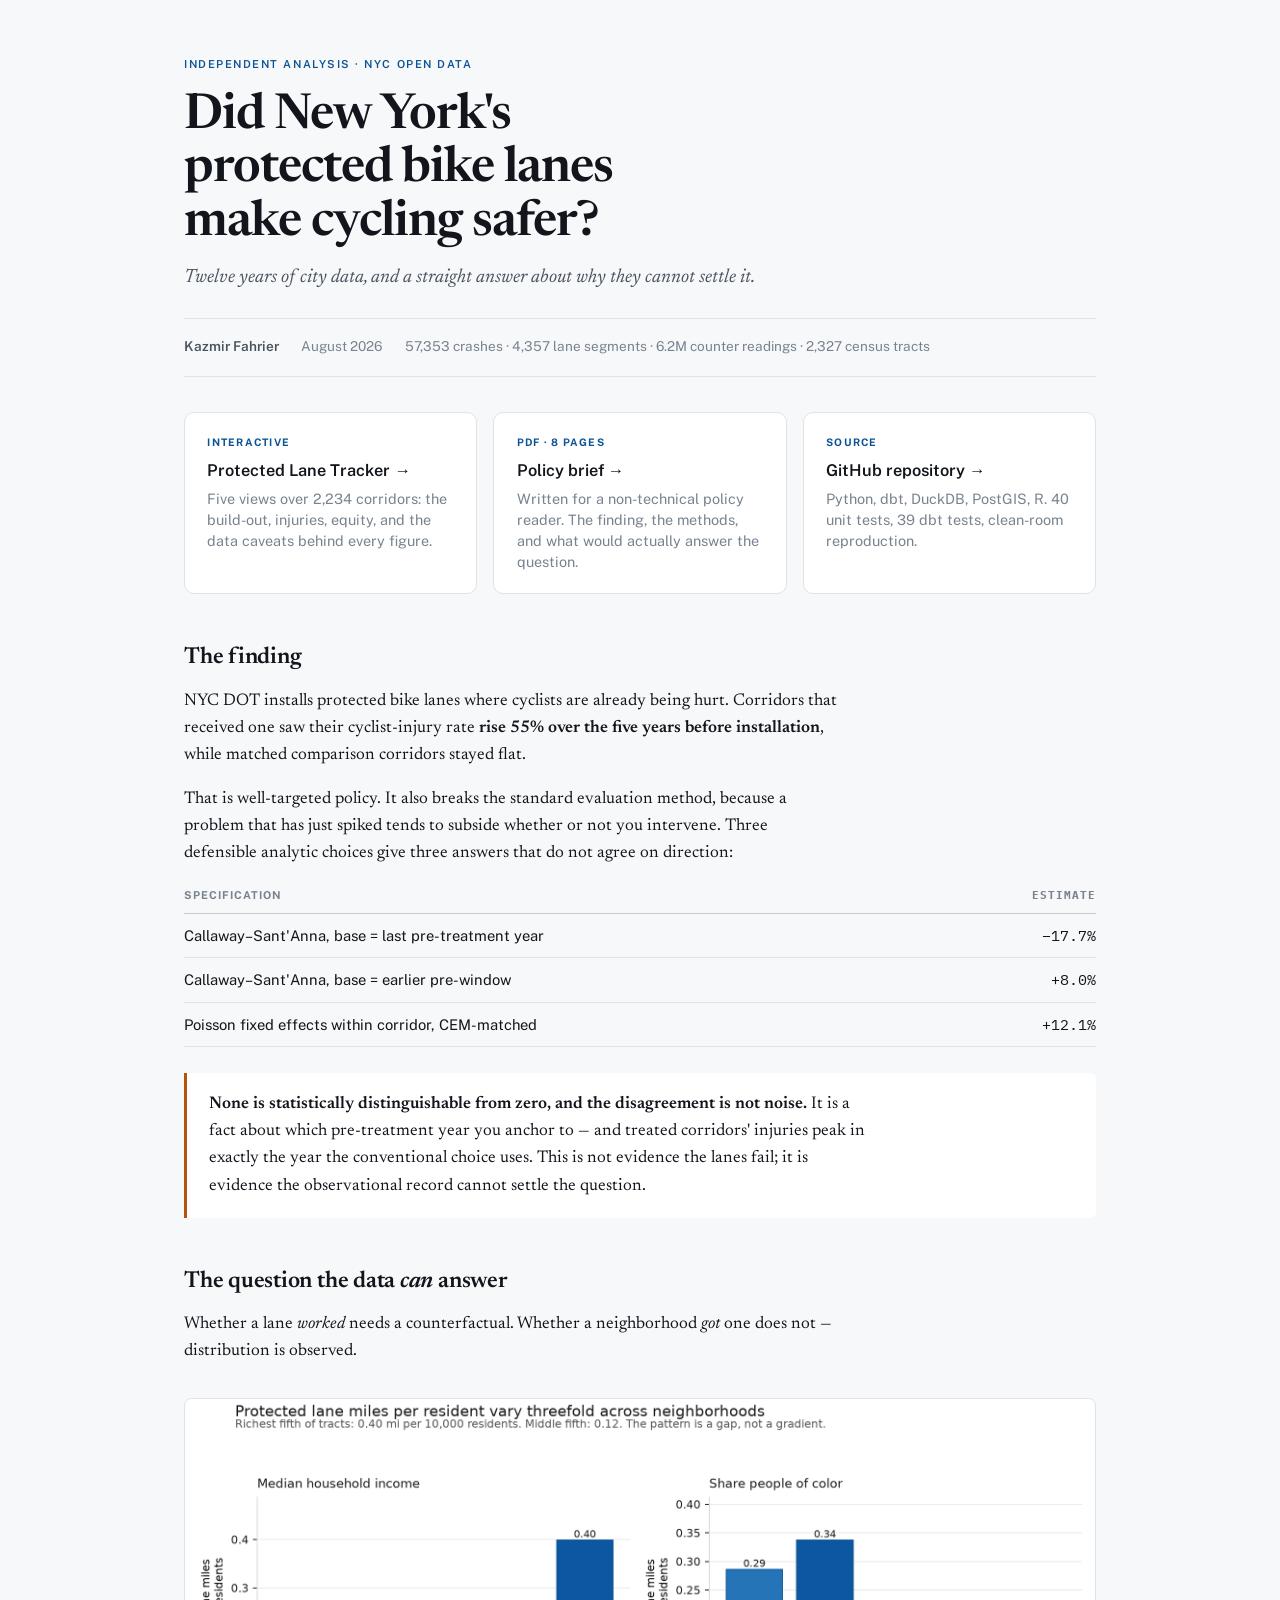
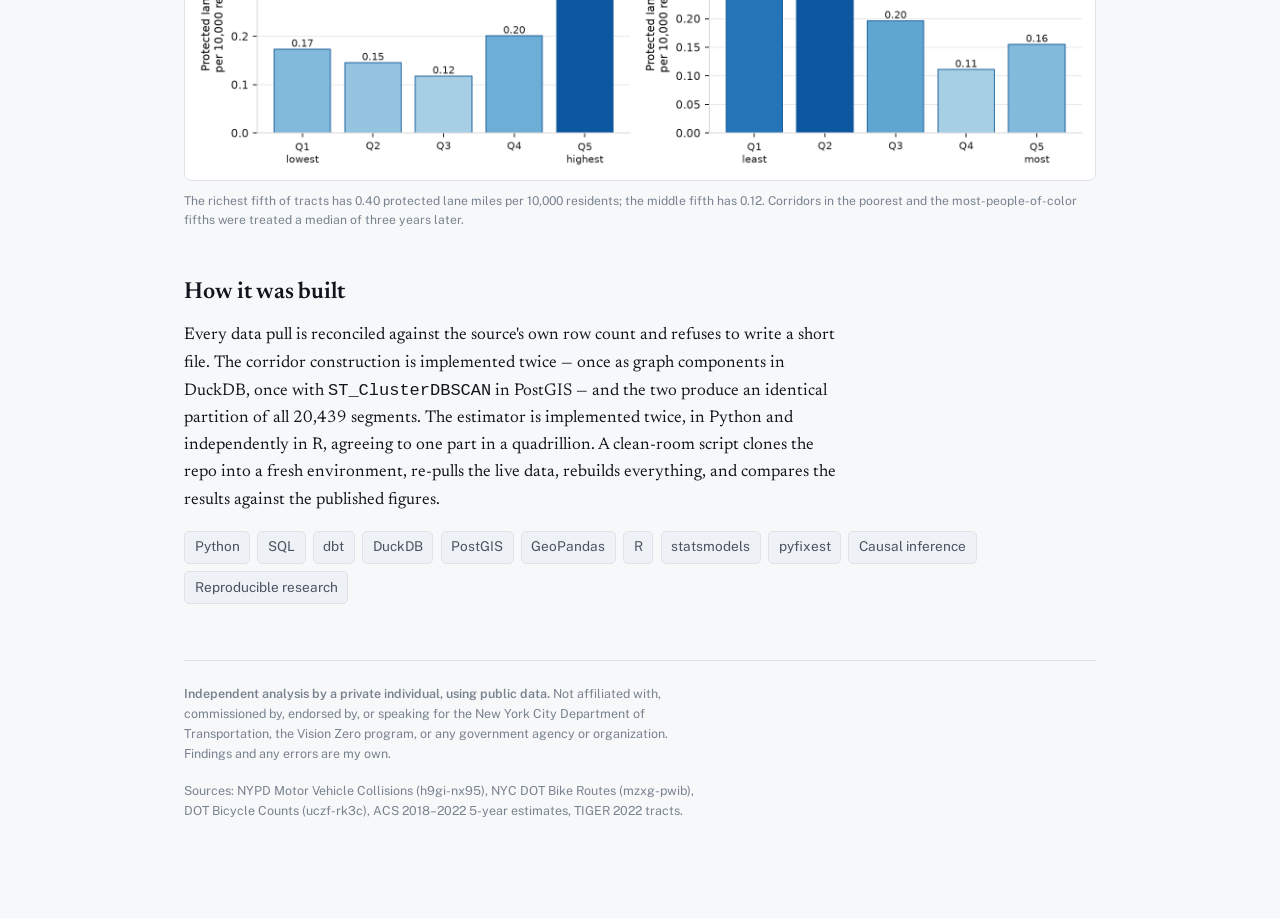
==== docs/index.html @ 3b3d2ac0 "Add unit tests and CI; fix README contradictions and method wording Acting on a code review. Five de" ====
<!doctype html>
<html lang="en">
<head>
<meta charset="utf-8">
<meta name="viewport" content="width=device-width,initial-scale=1">
<title>Did NYC's Protected Bike Lanes Work? — Kazmir Fahrier</title>
<meta name="description" content="An independent analysis of 57,353 cyclist-injury crashes, NYC DOT bike infrastructure, ridership counters and Census demographics — and why the safety question cannot be cleanly answered.">
<link rel="preconnect" href="https://fonts.googleapis.com">
<link rel="preconnect" href="https://fonts.gstatic.com" crossorigin>
<link rel="stylesheet" href="https://fonts.googleapis.com/css2?family=Newsreader:ital,opsz,wght@0,6..72,300..700;1,6..72,300..600&family=Public+Sans:wght@400;500;600;700&family=IBM+Plex+Mono:wght@400;500&display=swap">
<style>
:root{
  --ground:#f7f8fa;--surface:#fff;--surface-2:#eef1f5;
  --ink:#12161c;--ink-2:#4a5460;--ink-3:#78838f;
  --rule:#dfe3e8;--rule-2:#c3cad3;
  --accent:#0b5394;--accent-soft:#e8eef6;--warn:#b45309;
  --serif:"Newsreader",Georgia,serif;
  --sans:"Public Sans",-apple-system,BlinkMacSystemFont,"Segoe UI",sans-serif;
  --mono:"IBM Plex Mono",ui-monospace,Menlo,monospace;
}
@media (prefers-color-scheme:dark){:root{
  --ground:#0f131a;--surface:#161c25;--surface-2:#1c2430;
  --ink:#e9edf2;--ink-2:#a4afbb;--ink-3:#7d8794;
  --rule:#262e39;--rule-2:#39434f;
  --accent:#6ea9e6;--accent-soft:#152538;--warn:#dda23f;
}}
*,*::before,*::after{box-sizing:border-box}
body{margin:0;background:var(--ground);color:var(--ink);font-family:var(--serif);
     font-size:17px;line-height:1.6;-webkit-font-smoothing:antialiased}
.wrap{max-width:60rem;margin:0 auto;padding:0 1.5rem 5rem}
.eyebrow{font-family:var(--sans);font-size:.6875rem;font-weight:600;letter-spacing:.14em;
         text-transform:uppercase;color:var(--accent);margin:3.5rem 0 1rem}
h1{font-weight:600;font-size:clamp(2rem,5vw,3.1rem);line-height:1.08;letter-spacing:-.02em;
   margin:0 0 .8rem;text-wrap:balance;max-width:20ch}
.stand{font-size:1.2rem;color:var(--ink-2);font-style:italic;margin:0 0 1.5rem;max-width:52ch}
.byline{font-family:var(--sans);font-size:.85rem;color:var(--ink-3);
        padding:1.1rem 0;border-top:1px solid var(--rule);border-bottom:1px solid var(--rule);
        display:flex;flex-wrap:wrap;gap:.4rem 1.4rem}
.byline strong{color:var(--ink-2);font-weight:600}

.cards{display:grid;grid-template-columns:repeat(auto-fit,minmax(250px,1fr));gap:1rem;
       margin:2.2rem 0 2.8rem}
a.card{display:flex;flex-direction:column;gap:.4rem;text-decoration:none;color:inherit;
       background:var(--surface);border:1px solid var(--rule);border-radius:10px;
       padding:1.3rem 1.4rem;transition:border-color .15s,transform .15s}
a.card:hover{border-color:var(--accent);transform:translateY(-2px)}
a.card:focus-visible{outline:2px solid var(--accent);outline-offset:2px}
.card__k{font-family:var(--sans);font-size:.65rem;font-weight:700;letter-spacing:.12em;
         text-transform:uppercase;color:var(--accent)}
.card__t{font-family:var(--sans);font-weight:600;font-size:1.02rem}
.card__d{font-size:.9rem;color:var(--ink-3);line-height:1.45;font-family:var(--sans)}

h2{font-size:1.45rem;font-weight:600;margin:2.8rem 0 .7rem;letter-spacing:-.01em}
p{margin:0 0 1.05rem;max-width:66ch}
strong{font-weight:600}
.finding{background:var(--surface);border-left:3px solid var(--warn);padding:1.15rem 1.4rem;
         border-radius:0 6px 6px 0;margin:1.6rem 0}
.finding p:last-child{margin-bottom:0}
table{border-collapse:collapse;width:100%;font-size:.92rem;margin:1.2rem 0 1.6rem;
      font-family:var(--sans)}
th{text-align:left;font-size:.68rem;font-weight:700;letter-spacing:.09em;text-transform:uppercase;
   color:var(--ink-3);padding:0 1rem .55rem 0;border-bottom:1px solid var(--rule-2)}
td{padding:.62rem 1rem .62rem 0;border-bottom:1px solid var(--rule)}
td:last-child,th:last-child{text-align:right;padding-right:0;
   font-family:var(--mono);font-variant-numeric:tabular-nums}
figure{margin:2rem 0}
figure img{width:100%;height:auto;border:1px solid var(--rule);border-radius:8px;display:block}
figcaption{font-family:var(--sans);font-size:.76rem;color:var(--ink-3);margin-top:.6rem}
.stack{font-family:var(--sans);font-size:.85rem;color:var(--ink-2);display:flex;
       flex-wrap:wrap;gap:.45rem;margin:1rem 0 0;padding:0;list-style:none}
.stack li{background:var(--surface-2);border:1px solid var(--rule);border-radius:5px;
          padding:.3rem .6rem}
footer{margin-top:3.5rem;padding-top:1.4rem;border-top:1px solid var(--rule);
       font-family:var(--sans);font-size:.78rem;color:var(--ink-3);line-height:1.6}
a{color:var(--accent)}
</style>
</head>
<body>
<div class="wrap">

<p class="eyebrow">Independent analysis · NYC open data</p>
<h1>Did New York's protected bike lanes make cycling safer?</h1>
<p class="stand">Twelve years of city data, and a straight answer about why they cannot
settle it.</p>
<div class="byline">
  <span><strong>Kazmir Fahrier</strong></span>
  <span>August 2026</span>
  <span>57,353 crashes · 4,357 lane segments · 6.2M counter readings · 2,327 census tracts</span>
</div>

<div class="cards">
  <a class="card" href="dashboard/dashboard.html">
    <span class="card__k">Interactive</span>
    <span class="card__t">Protected Lane Tracker →</span>
    <span class="card__d">Five views over 2,234 corridors: the build-out, injuries, equity,
      and the data caveats behind every figure.</span>
  </a>
  <a class="card" href="brief/protected-bike-lanes-brief.pdf">
    <span class="card__k">PDF · 8 pages</span>
    <span class="card__t">Policy brief →</span>
    <span class="card__d">Written for a non-technical policy reader. The finding, the
      methods, and what would actually answer the question.</span>
  </a>
  <a class="card" href="https://github.com/KazmirFahrier/nyc-bike-lane-safety">
    <span class="card__k">Source</span>
    <span class="card__t">GitHub repository →</span>
    <span class="card__d">Python, dbt, DuckDB, PostGIS, R. 40 unit tests, 39 dbt tests,
      clean-room reproduction.</span>
  </a>
</div>

<h2>The finding</h2>

<p>NYC DOT installs protected bike lanes where cyclists are already being hurt. Corridors
that received one saw their cyclist-injury rate <strong>rise 55% over the five years
before installation</strong>, while matched comparison corridors stayed flat.</p>

<p>That is well-targeted policy. It also breaks the standard evaluation method, because a
problem that has just spiked tends to subside whether or not you intervene. Three
defensible analytic choices give three answers that do not agree on direction:</p>

<table>
<thead><tr><th>Specification</th><th>Estimate</th></tr></thead>
<tbody>
<tr><td>Callaway–Sant'Anna, base = last pre-treatment year</td><td>−17.7%</td></tr>
<tr><td>Callaway–Sant'Anna, base = earlier pre-window</td><td>+8.0%</td></tr>
<tr><td>Poisson fixed effects within corridor, CEM-matched</td><td>+12.1%</td></tr>
</tbody>
</table>

<div class="finding">
<p><strong>None is statistically distinguishable from zero, and the disagreement is not
noise.</strong> It is a fact about which pre-treatment year you anchor to — and treated
corridors' injuries peak in exactly the year the conventional choice uses. This is not
evidence the lanes fail; it is evidence the observational record cannot settle the
question.</p>
</div>

<h2>The question the data <em>can</em> answer</h2>

<p>Whether a lane <em>worked</em> needs a counterfactual. Whether a neighborhood
<em>got</em> one does not — distribution is observed.</p>

<figure>
  <img src="assets/equity.png" alt="Protected lane miles per 10,000 residents by census tract quintile, for median household income and share people of color.">
  <figcaption>The richest fifth of tracts has 0.40 protected lane miles per 10,000
    residents; the middle fifth has 0.12. Corridors in the poorest and the
    most-people-of-color fifths were treated a median of three years later.</figcaption>
</figure>

<h2>How it was built</h2>

<p>Every data pull is reconciled against the source's own row count and refuses to write a
short file. The corridor construction is implemented twice — once as graph components in
DuckDB, once with <code>ST_ClusterDBSCAN</code> in PostGIS — and the two produce an
identical partition of all 20,439 segments. The estimator is implemented twice, in Python
and independently in R, agreeing to one part in a quadrillion. A clean-room script clones
the repo into a fresh environment, re-pulls the live data, rebuilds everything, and
compares the results against the published figures.</p>

<ul class="stack">
  <li>Python</li><li>SQL</li><li>dbt</li><li>DuckDB</li><li>PostGIS</li><li>GeoPandas</li>
  <li>R</li><li>statsmodels</li><li>pyfixest</li><li>Causal inference</li>
  <li>Reproducible research</li>
</ul>

<footer>
<p><strong>Independent analysis by a private individual, using public data.</strong> Not
affiliated with, commissioned by, endorsed by, or speaking for the New York City Department
of Transportation, the Vision Zero program, or any government agency or organization.
Findings and any errors are my own.</p>
<p>Sources: NYPD Motor Vehicle Collisions (h9gi-nx95), NYC DOT Bike Routes (mzxg-pwib),
DOT Bicycle Counts (uczf-rk3c), ACS 2018–2022 5-year estimates, TIGER 2022 tracts.</p>
</footer>

</div>
</body>
</html>
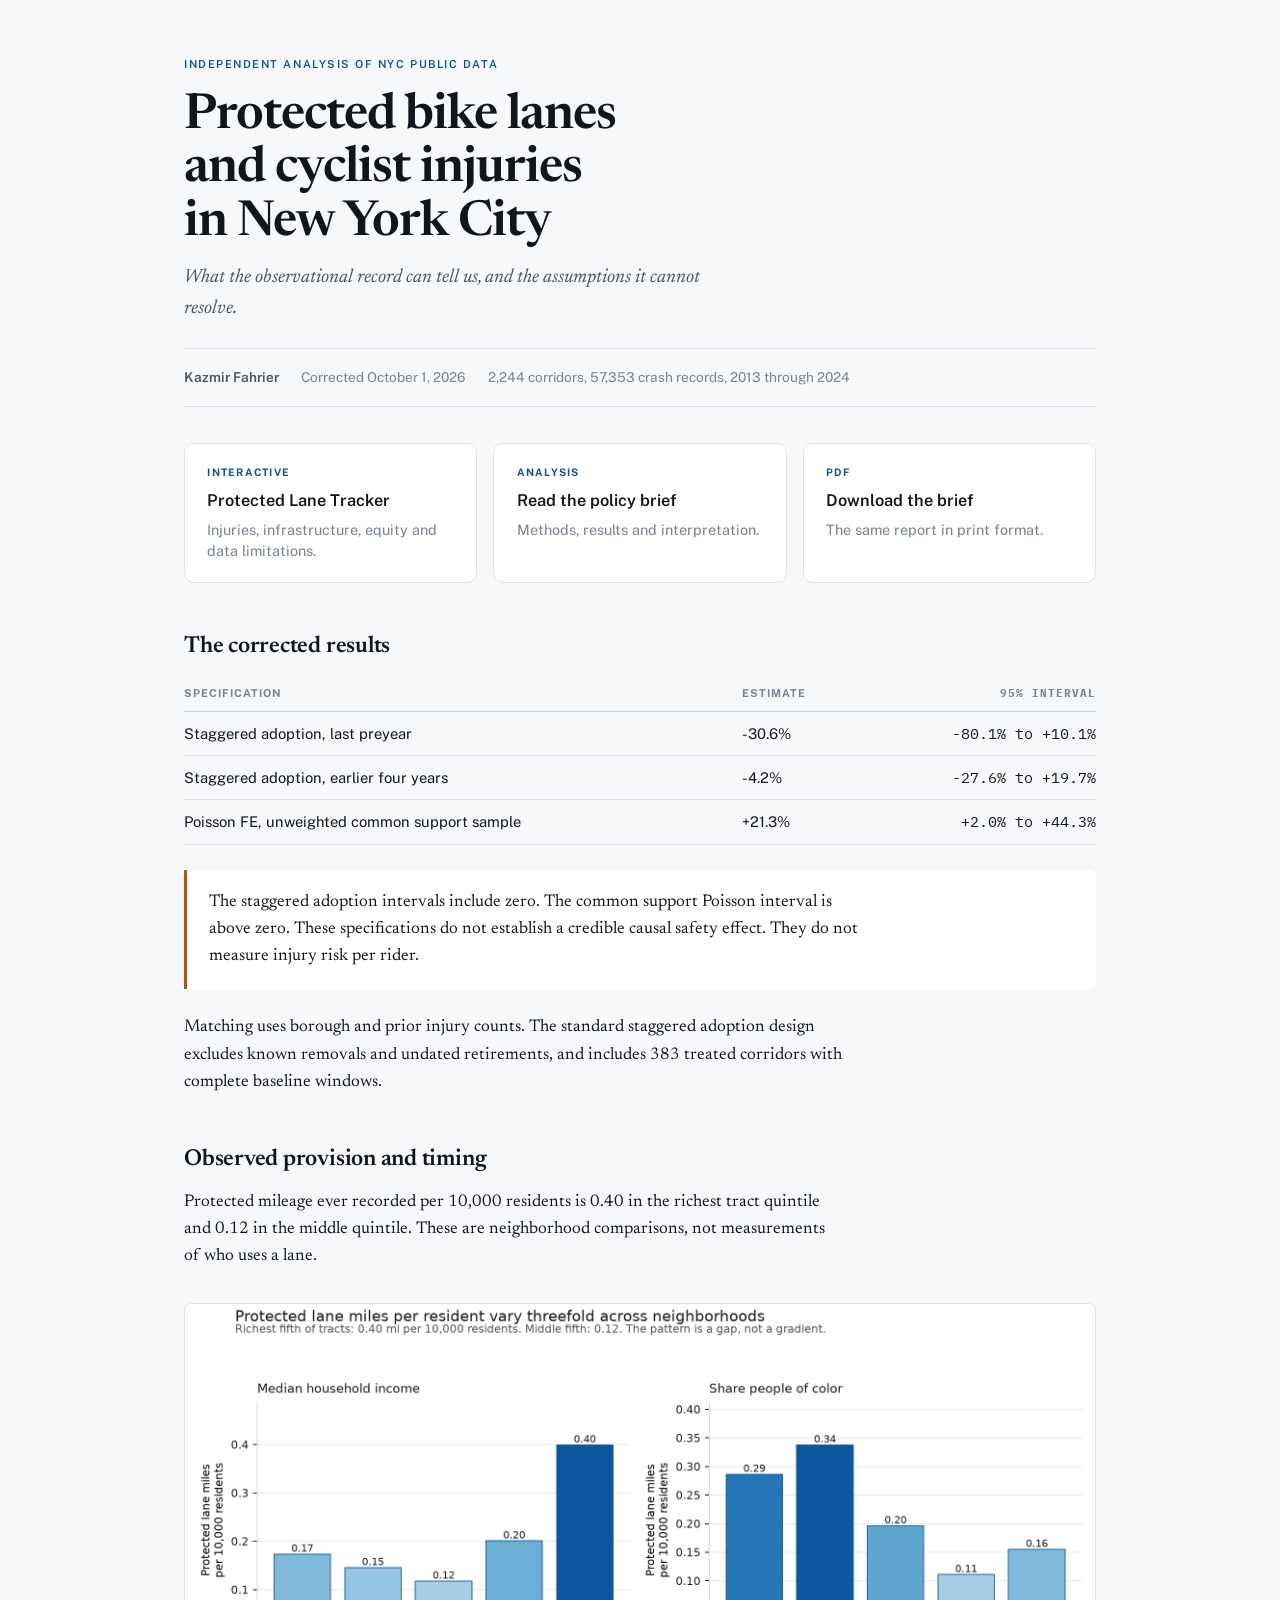
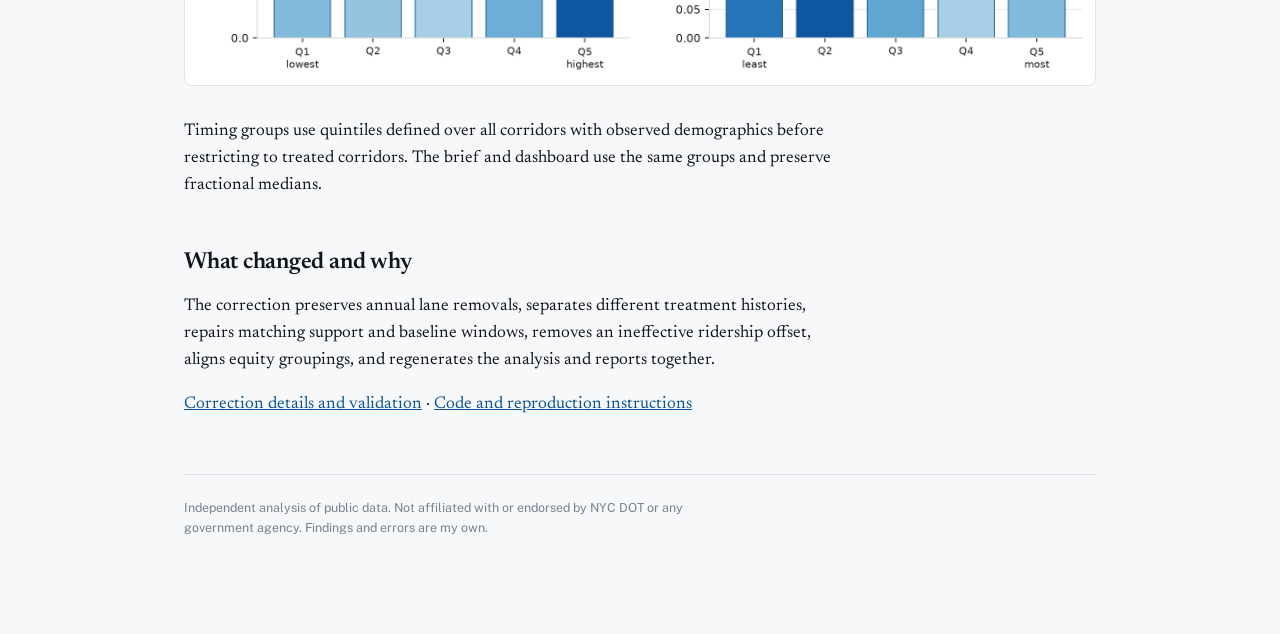
==== commit 2a610b1d: "Correct treatment histories, matching, and published analysis Preserve annual removals and complete " ====
--- a/docs/index.html
+++ b/docs/index.html
@@ -75,104 +75,28 @@
 a{color:var(--accent)}
 </style>
 </head>
-<body>
-<div class="wrap">
-
-<p class="eyebrow">Independent analysis · NYC open data</p>
-<h1>Did New York's protected bike lanes make cycling safer?</h1>
-<p class="stand">Twelve years of city data, and a straight answer about why they cannot
-settle it.</p>
-<div class="byline">
-  <span><strong>Kazmir Fahrier</strong></span>
-  <span>August 2026</span>
-  <span>57,353 crashes · 4,357 lane segments · 6.2M counter readings · 2,327 census tracts</span>
+<body><main class="wrap">
+<p class="eyebrow">Independent analysis of NYC public data</p>
+<h1>Protected bike lanes and cyclist injuries in New York City</h1>
+<p class="stand">What the observational record can tell us, and the assumptions it cannot resolve.</p>
+<div class="byline"><strong>Kazmir Fahrier</strong><span>Corrected October 1, 2026</span>
+<span>2,244 corridors, 57,353 crash records, 2013 through 2024</span></div>
+<div class="cards">
+<a class="card" href="dashboard/dashboard.html"><span class="card__k">Interactive</span><span class="card__t">Protected Lane Tracker</span><span class="card__d">Injuries, infrastructure, equity and data limitations.</span></a>
+<a class="card" href="brief/brief_web.html"><span class="card__k">Analysis</span><span class="card__t">Read the policy brief</span><span class="card__d">Methods, results and interpretation.</span></a>
+<a class="card" href="brief/protected-bike-lanes-brief.pdf"><span class="card__k">PDF</span><span class="card__t">Download the brief</span><span class="card__d">The same report in print format.</span></a>
 </div>
-
-<div class="cards">
-  <a class="card" href="dashboard/dashboard.html">
-    <span class="card__k">Interactive</span>
-    <span class="card__t">Protected Lane Tracker →</span>
-    <span class="card__d">Five views over 2,234 corridors: the build-out, injuries, equity,
-      and the data caveats behind every figure.</span>
-  </a>
-  <a class="card" href="brief/protected-bike-lanes-brief.pdf">
-    <span class="card__k">PDF · 8 pages</span>
-    <span class="card__t">Policy brief →</span>
-    <span class="card__d">Written for a non-technical policy reader. The finding, the
-      methods, and what would actually answer the question.</span>
-  </a>
-  <a class="card" href="https://github.com/KazmirFahrier/nyc-bike-lane-safety">
-    <span class="card__k">Source</span>
-    <span class="card__t">GitHub repository →</span>
-    <span class="card__d">Python, dbt, DuckDB, PostGIS, R. 40 unit tests, 39 dbt tests,
-      clean-room reproduction.</span>
-  </a>
-</div>
-
-<h2>The finding</h2>
-
-<p>NYC DOT installs protected bike lanes where cyclists are already being hurt. Corridors
-that received one saw their cyclist-injury rate <strong>rise 55% over the five years
-before installation</strong>, while matched comparison corridors stayed flat.</p>
-
-<p>That is well-targeted policy. It also breaks the standard evaluation method, because a
-problem that has just spiked tends to subside whether or not you intervene. Three
-defensible analytic choices give three answers that do not agree on direction:</p>
-
-<table>
-<thead><tr><th>Specification</th><th>Estimate</th></tr></thead>
-<tbody>
-<tr><td>Callaway–Sant'Anna, base = last pre-treatment year</td><td>−17.7%</td></tr>
-<tr><td>Callaway–Sant'Anna, base = earlier pre-window</td><td>+8.0%</td></tr>
-<tr><td>Poisson fixed effects within corridor, CEM-matched</td><td>+12.1%</td></tr>
-</tbody>
-</table>
-
-<div class="finding">
-<p><strong>None is statistically distinguishable from zero, and the disagreement is not
-noise.</strong> It is a fact about which pre-treatment year you anchor to — and treated
-corridors' injuries peak in exactly the year the conventional choice uses. This is not
-evidence the lanes fail; it is evidence the observational record cannot settle the
-question.</p>
-</div>
-
-<h2>The question the data <em>can</em> answer</h2>
-
-<p>Whether a lane <em>worked</em> needs a counterfactual. Whether a neighborhood
-<em>got</em> one does not — distribution is observed.</p>
-
-<figure>
-  <img src="assets/equity.png" alt="Protected lane miles per 10,000 residents by census tract quintile, for median household income and share people of color.">
-  <figcaption>The richest fifth of tracts has 0.40 protected lane miles per 10,000
-    residents; the middle fifth has 0.12. Corridors in the poorest and the
-    most-people-of-color fifths were treated a median of three years later.</figcaption>
-</figure>
-
-<h2>How it was built</h2>
-
-<p>Every data pull is reconciled against the source's own row count and refuses to write a
-short file. The corridor construction is implemented twice — once as graph components in
-DuckDB, once with <code>ST_ClusterDBSCAN</code> in PostGIS — and the two produce an
-identical partition of all 20,439 segments. The estimator is implemented twice, in Python
-and independently in R, agreeing to one part in a quadrillion. A clean-room script clones
-the repo into a fresh environment, re-pulls the live data, rebuilds everything, and
-compares the results against the published figures.</p>
-
-<ul class="stack">
-  <li>Python</li><li>SQL</li><li>dbt</li><li>DuckDB</li><li>PostGIS</li><li>GeoPandas</li>
-  <li>R</li><li>statsmodels</li><li>pyfixest</li><li>Causal inference</li>
-  <li>Reproducible research</li>
-</ul>
-
-<footer>
-<p><strong>Independent analysis by a private individual, using public data.</strong> Not
-affiliated with, commissioned by, endorsed by, or speaking for the New York City Department
-of Transportation, the Vision Zero program, or any government agency or organization.
-Findings and any errors are my own.</p>
-<p>Sources: NYPD Motor Vehicle Collisions (h9gi-nx95), NYC DOT Bike Routes (mzxg-pwib),
-DOT Bicycle Counts (uczf-rk3c), ACS 2018–2022 5-year estimates, TIGER 2022 tracts.</p>
-</footer>
-
-</div>
-</body>
-</html>
+<h2>The corrected results</h2>
+<table><thead><tr><th>Specification</th><th>Estimate</th><th>95% interval</th></tr></thead><tbody><tr><td>Staggered adoption, last preyear</td><td>-30.6%</td><td>-80.1% to +10.1%</td></tr><tr><td>Staggered adoption, earlier four years</td><td>-4.2%</td><td>-27.6% to +19.7%</td></tr><tr><td>Poisson FE, unweighted common support sample</td><td>+21.3%</td><td>+2.0% to +44.3%</td></tr></tbody></table>
+<div class="finding"><p>The staggered adoption intervals include zero. The common support Poisson interval is above zero.
+These specifications do not establish a credible causal safety effect. They do not measure injury risk per rider.</p></div>
+<p>Matching uses borough and prior injury counts. The standard staggered adoption design excludes known removals and undated retirements, and includes 383 treated corridors with complete baseline windows.</p>
+<h2>Observed provision and timing</h2>
+<p>Protected mileage ever recorded per 10,000 residents is 0.40 in the richest tract quintile and 0.12 in the middle quintile. These are neighborhood comparisons, not measurements of who uses a lane.</p>
+<figure><img src="assets/equity.png" alt="Recorded protected lane mileage by tract demographic quintile"></figure>
+<p>Timing groups use quintiles defined over all corridors with observed demographics before restricting to treated corridors. The brief and dashboard use the same groups and preserve fractional medians.</p>
+<h2>What changed and why</h2>
+<p>The correction preserves annual lane removals, separates different treatment histories, repairs matching support and baseline windows, removes an ineffective ridership offset, aligns equity groupings, and regenerates the analysis and reports together.</p>
+<p><a href="https://github.com/KazmirFahrier/nyc-bike-lane-safety/blob/main/docs/corrections.md">Correction details and validation</a> · <a href="https://github.com/KazmirFahrier/nyc-bike-lane-safety">Code and reproduction instructions</a></p>
+<footer><p>Independent analysis of public data. Not affiliated with or endorsed by NYC DOT or any government agency. Findings and errors are my own.</p></footer>
+</main></body></html>
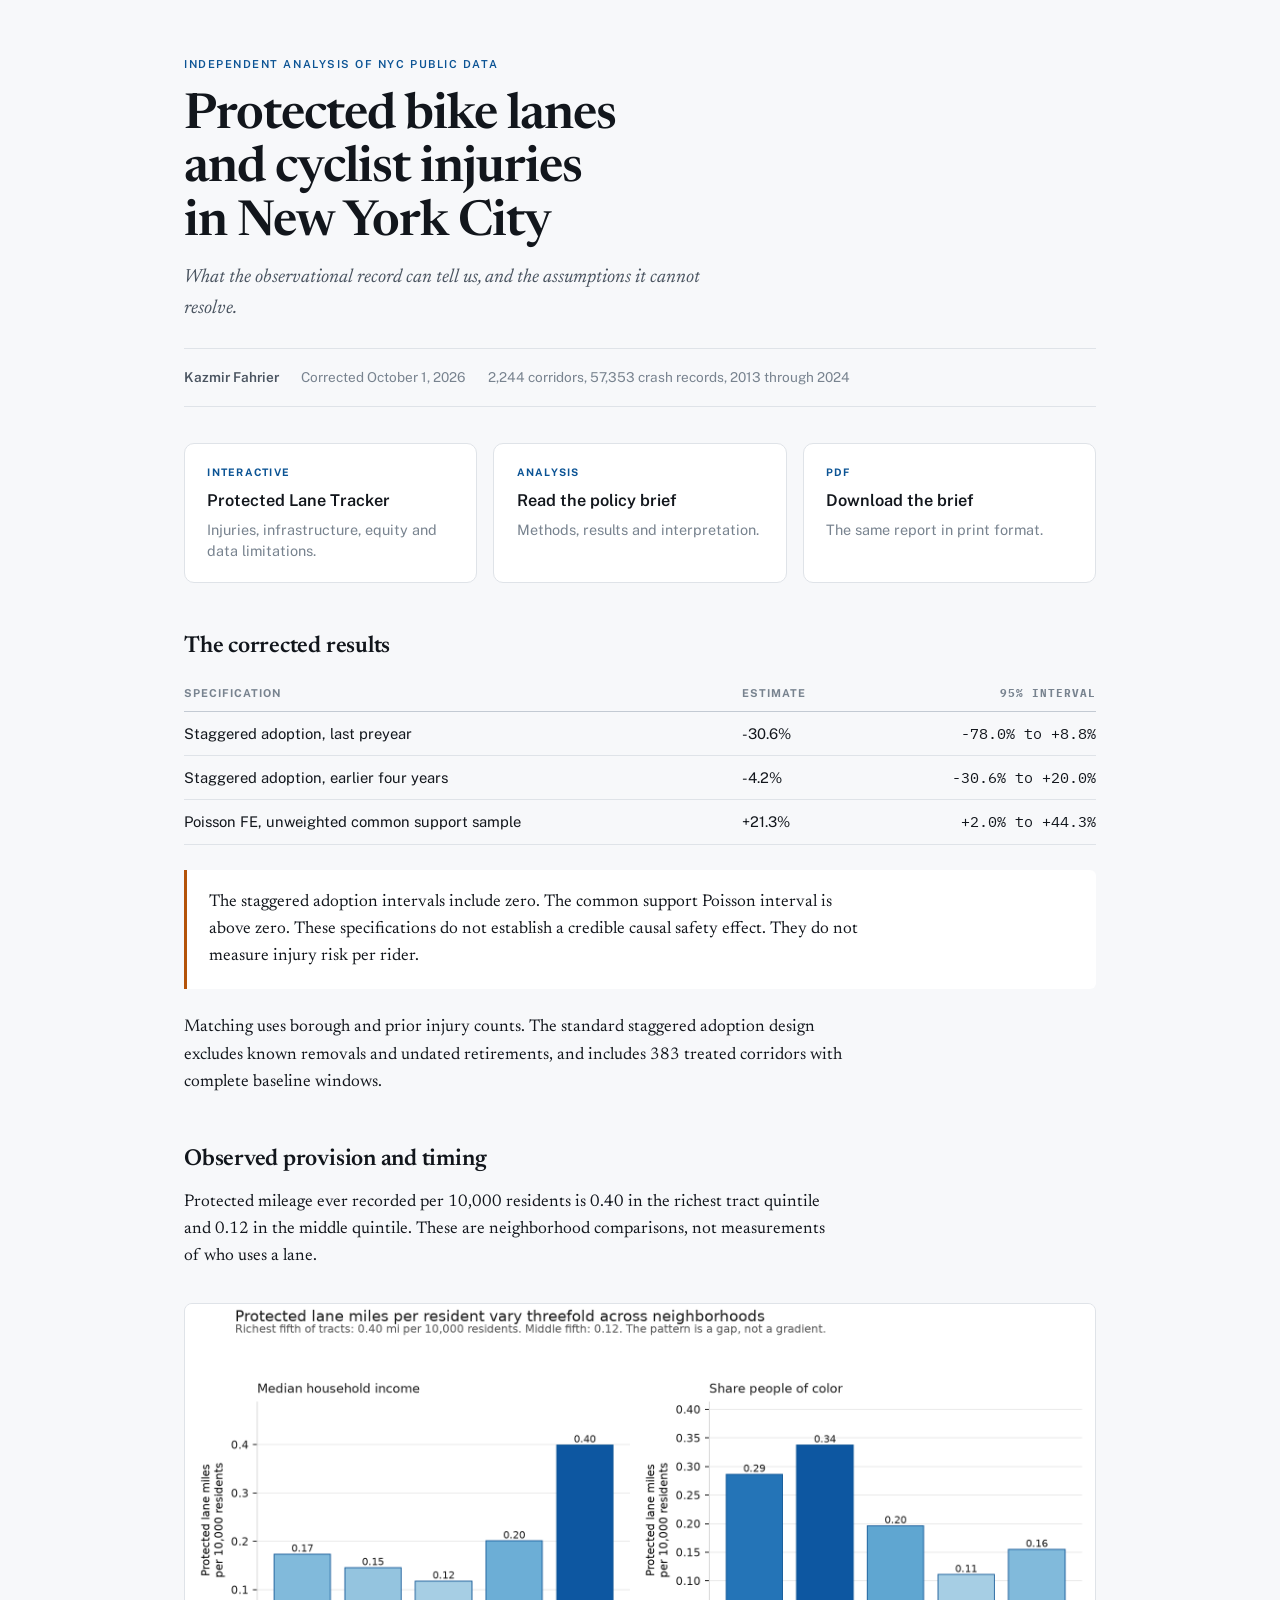
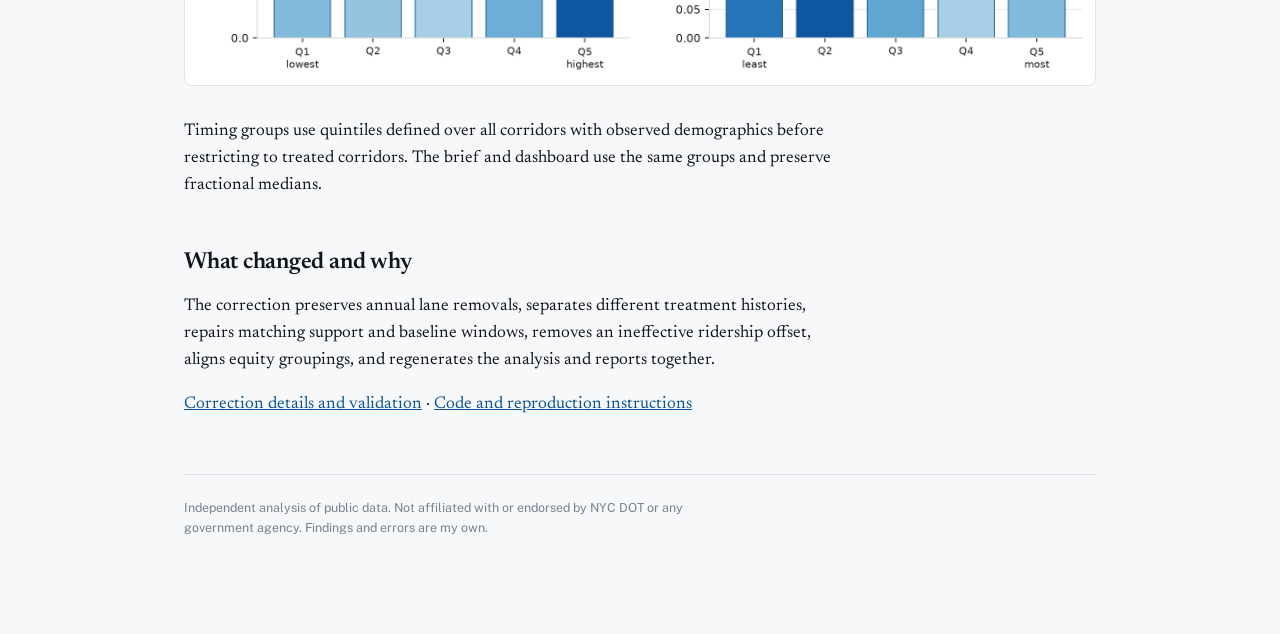
==== commit 794d59fd: "Make bootstrap draws independent of database row order" ====
--- a/docs/index.html
+++ b/docs/index.html
@@ -87,7 +87,7 @@
 <a class="card" href="brief/protected-bike-lanes-brief.pdf"><span class="card__k">PDF</span><span class="card__t">Download the brief</span><span class="card__d">The same report in print format.</span></a>
 </div>
 <h2>The corrected results</h2>
-<table><thead><tr><th>Specification</th><th>Estimate</th><th>95% interval</th></tr></thead><tbody><tr><td>Staggered adoption, last preyear</td><td>-30.6%</td><td>-80.1% to +10.1%</td></tr><tr><td>Staggered adoption, earlier four years</td><td>-4.2%</td><td>-27.6% to +19.7%</td></tr><tr><td>Poisson FE, unweighted common support sample</td><td>+21.3%</td><td>+2.0% to +44.3%</td></tr></tbody></table>
+<table><thead><tr><th>Specification</th><th>Estimate</th><th>95% interval</th></tr></thead><tbody><tr><td>Staggered adoption, last preyear</td><td>-30.6%</td><td>-78.0% to +8.8%</td></tr><tr><td>Staggered adoption, earlier four years</td><td>-4.2%</td><td>-30.6% to +20.0%</td></tr><tr><td>Poisson FE, unweighted common support sample</td><td>+21.3%</td><td>+2.0% to +44.3%</td></tr></tbody></table>
 <div class="finding"><p>The staggered adoption intervals include zero. The common support Poisson interval is above zero.
 These specifications do not establish a credible causal safety effect. They do not measure injury risk per rider.</p></div>
 <p>Matching uses borough and prior injury counts. The standard staggered adoption design excludes known removals and undated retirements, and includes 383 treated corridors with complete baseline windows.</p>
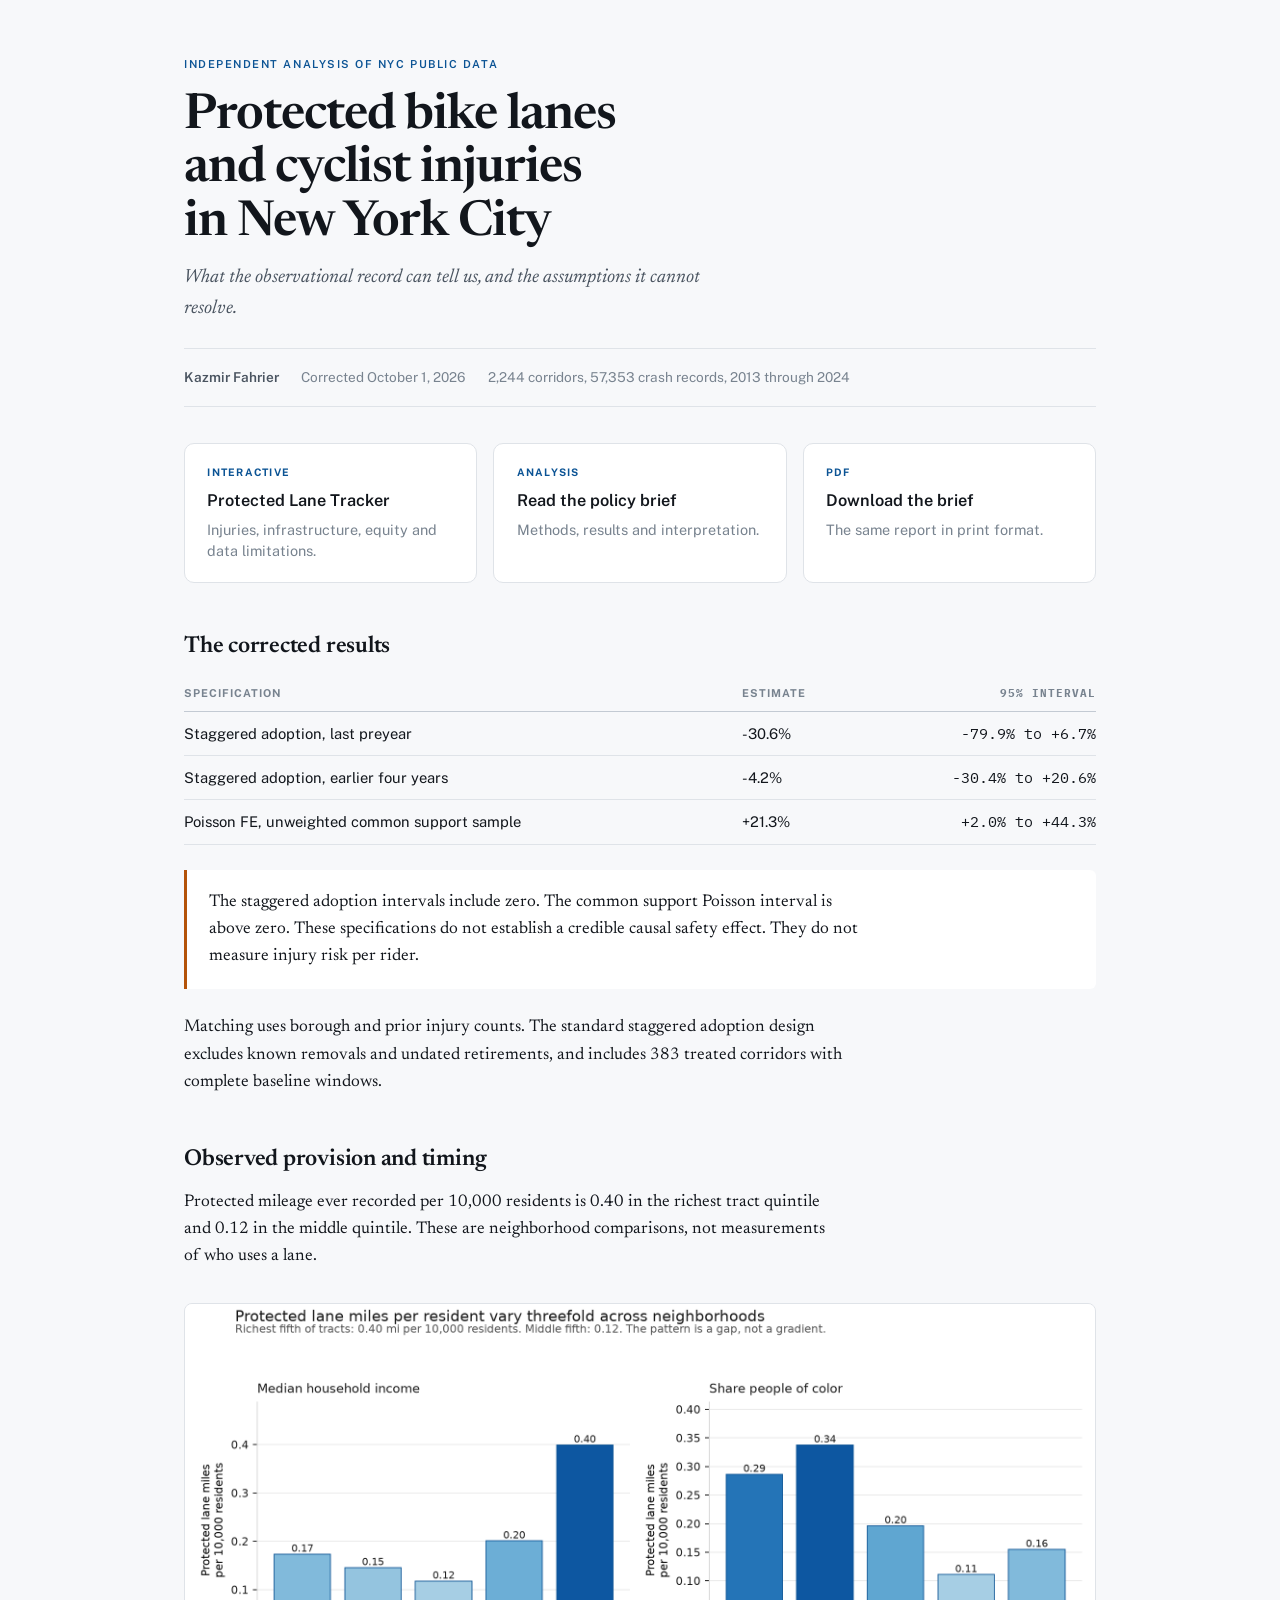
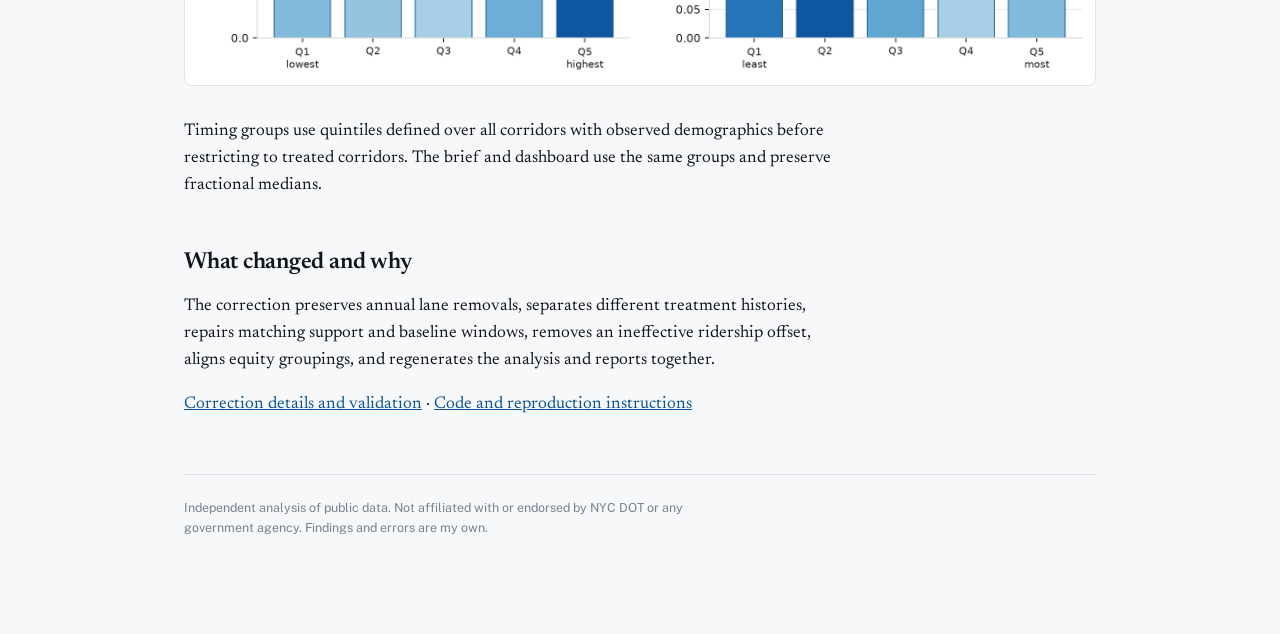
==== commit 67735bb9: "Stabilize corridor identities and clarify chart interpretation" ====
--- a/docs/index.html
+++ b/docs/index.html
@@ -87,7 +87,7 @@
 <a class="card" href="brief/protected-bike-lanes-brief.pdf"><span class="card__k">PDF</span><span class="card__t">Download the brief</span><span class="card__d">The same report in print format.</span></a>
 </div>
 <h2>The corrected results</h2>
-<table><thead><tr><th>Specification</th><th>Estimate</th><th>95% interval</th></tr></thead><tbody><tr><td>Staggered adoption, last preyear</td><td>-30.6%</td><td>-78.0% to +8.8%</td></tr><tr><td>Staggered adoption, earlier four years</td><td>-4.2%</td><td>-30.6% to +20.0%</td></tr><tr><td>Poisson FE, unweighted common support sample</td><td>+21.3%</td><td>+2.0% to +44.3%</td></tr></tbody></table>
+<table><thead><tr><th>Specification</th><th>Estimate</th><th>95% interval</th></tr></thead><tbody><tr><td>Staggered adoption, last preyear</td><td>-30.6%</td><td>-79.9% to +6.7%</td></tr><tr><td>Staggered adoption, earlier four years</td><td>-4.2%</td><td>-30.4% to +20.6%</td></tr><tr><td>Poisson FE, unweighted common support sample</td><td>+21.3%</td><td>+2.0% to +44.3%</td></tr></tbody></table>
 <div class="finding"><p>The staggered adoption intervals include zero. The common support Poisson interval is above zero.
 These specifications do not establish a credible causal safety effect. They do not measure injury risk per rider.</p></div>
 <p>Matching uses borough and prior injury counts. The standard staggered adoption design excludes known removals and undated retirements, and includes 383 treated corridors with complete baseline windows.</p>
